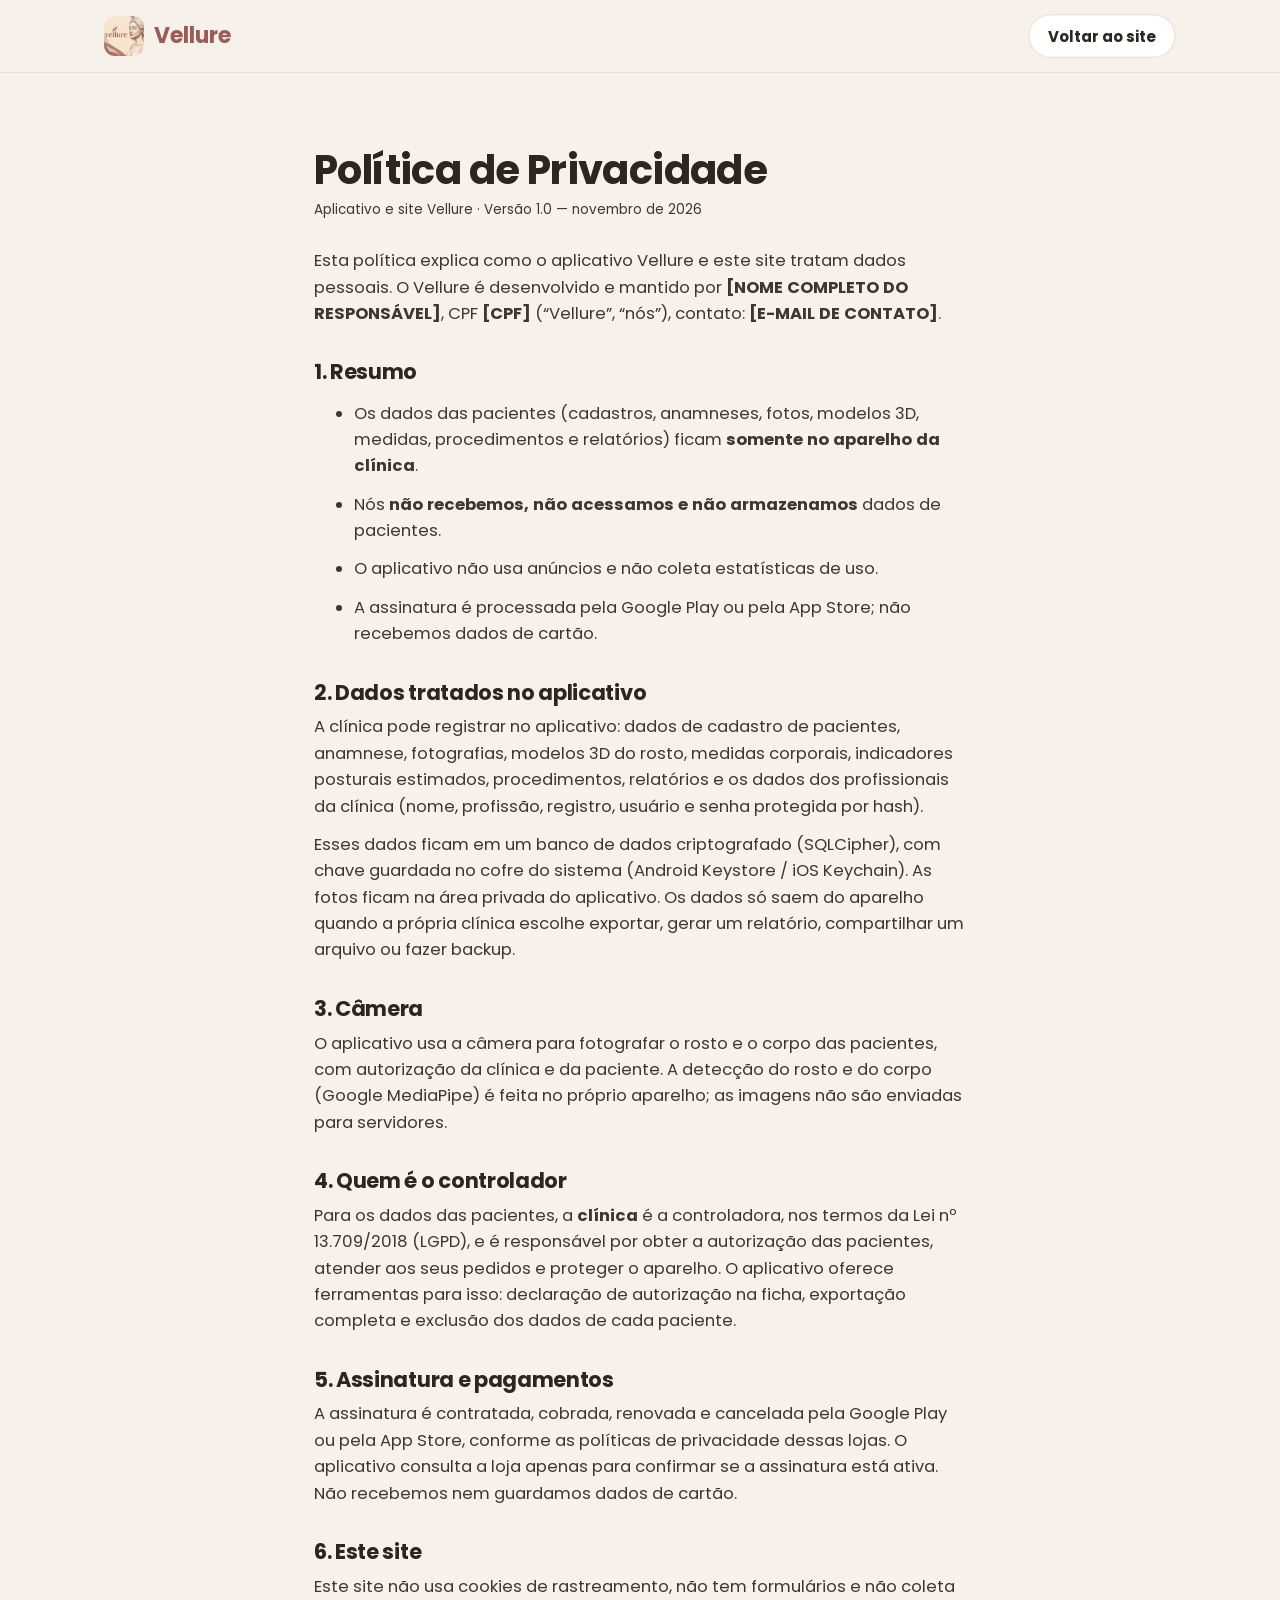
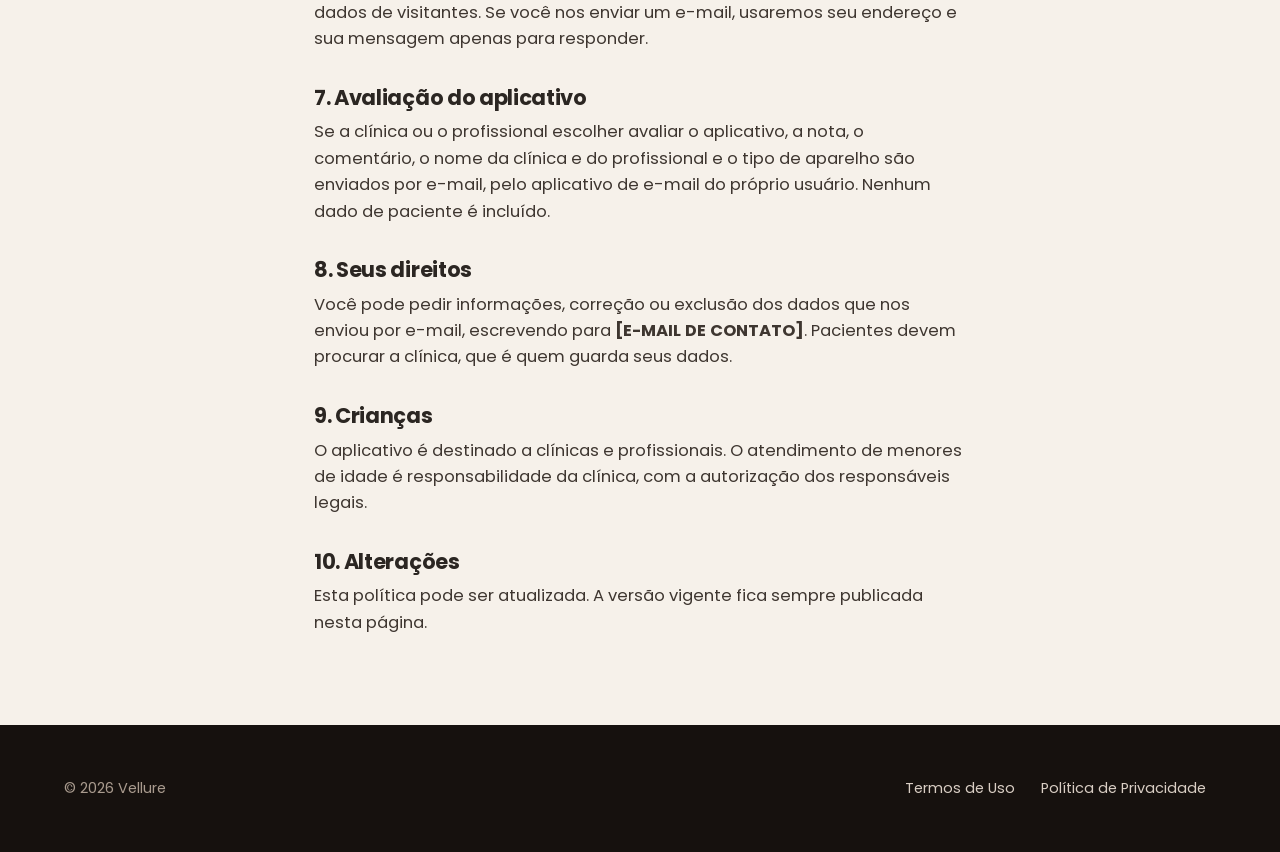
==== privacidade.html @ f58502bf "Site do Vellure Co-Authored-By: Claude Opus 5.5 <noreply@anthropic.com> Claude-Session: https://clau" ====
<!DOCTYPE html>
<html lang="pt-BR">
<head>
<meta charset="utf-8">
<meta name="viewport" content="width=device-width, initial-scale=1">
<title>Política de Privacidade — Vellure</title>
<link rel="icon" href="assets/favicon.png">
<link rel="stylesheet" href="style.css">
</head>
<body>
<header class="claro"><div class="topo"><a class="marca" href="index.html"><img src="assets/icone.png" alt="">Vellure</a><a class="btn claro" href="index.html" style="margin-left:auto">Voltar ao site</a></div></header>
<main class="doc">
<h1>Política de Privacidade</h1>
<p class="nota">Aplicativo e site Vellure · Versão 1.0 — novembro de 2026</p>
<p>Esta política explica como o aplicativo Vellure e este site tratam dados pessoais. O Vellure é desenvolvido e mantido por <strong>[NOME COMPLETO DO RESPONSÁVEL]</strong>, CPF <strong>[CPF]</strong> (“Vellure”, “nós”), contato: <strong>[E-MAIL DE CONTATO]</strong>.</p>

<h2>1. Resumo</h2>
<ul>
<li>Os dados das pacientes (cadastros, anamneses, fotos, modelos 3D, medidas, procedimentos e relatórios) ficam <strong>somente no aparelho da clínica</strong>.</li>
<li>Nós <strong>não recebemos, não acessamos e não armazenamos</strong> dados de pacientes.</li>
<li>O aplicativo não usa anúncios e não coleta estatísticas de uso.</li>
<li>A assinatura é processada pela Google Play ou pela App Store; não recebemos dados de cartão.</li>
</ul>

<h2>2. Dados tratados no aplicativo</h2>
<p>A clínica pode registrar no aplicativo: dados de cadastro de pacientes, anamnese, fotografias, modelos 3D do rosto, medidas corporais, indicadores posturais estimados, procedimentos, relatórios e os dados dos profissionais da clínica (nome, profissão, registro, usuário e senha protegida por hash).</p>
<p>Esses dados ficam em um banco de dados criptografado (SQLCipher), com chave guardada no cofre do sistema (Android Keystore / iOS Keychain). As fotos ficam na área privada do aplicativo. Os dados só saem do aparelho quando a própria clínica escolhe exportar, gerar um relatório, compartilhar um arquivo ou fazer backup.</p>

<h2>3. Câmera</h2>
<p>O aplicativo usa a câmera para fotografar o rosto e o corpo das pacientes, com autorização da clínica e da paciente. A detecção do rosto e do corpo (Google MediaPipe) é feita no próprio aparelho; as imagens não são enviadas para servidores.</p>

<h2>4. Quem é o controlador</h2>
<p>Para os dados das pacientes, a <strong>clínica</strong> é a controladora, nos termos da Lei nº 13.709/2018 (LGPD), e é responsável por obter a autorização das pacientes, atender aos seus pedidos e proteger o aparelho. O aplicativo oferece ferramentas para isso: declaração de autorização na ficha, exportação completa e exclusão dos dados de cada paciente.</p>

<h2>5. Assinatura e pagamentos</h2>
<p>A assinatura é contratada, cobrada, renovada e cancelada pela Google Play ou pela App Store, conforme as políticas de privacidade dessas lojas. O aplicativo consulta a loja apenas para confirmar se a assinatura está ativa. Não recebemos nem guardamos dados de cartão.</p>

<h2>6. Este site</h2>
<p>Este site não usa cookies de rastreamento, não tem formulários e não coleta dados de visitantes. Se você nos enviar um e-mail, usaremos seu endereço e sua mensagem apenas para responder.</p>

<h2>7. Avaliação do aplicativo</h2>
<p>Se a clínica ou o profissional escolher avaliar o aplicativo, a nota, o comentário, o nome da clínica e do profissional e o tipo de aparelho são enviados por e-mail, pelo aplicativo de e-mail do próprio usuário. Nenhum dado de paciente é incluído.</p>

<h2>8. Seus direitos</h2>
<p>Você pode pedir informações, correção ou exclusão dos dados que nos enviou por e-mail, escrevendo para <strong>[E-MAIL DE CONTATO]</strong>. Pacientes devem procurar a clínica, que é quem guarda seus dados.</p>

<h2>9. Crianças</h2>
<p>O aplicativo é destinado a clínicas e profissionais. O atendimento de menores de idade é responsabilidade da clínica, com a autorização dos responsáveis legais.</p>

<h2>10. Alterações</h2>
<p>Esta política pode ser atualizada. A versão vigente fica sempre publicada nesta página.</p>
</main>
<footer><div class="rodape"><span>© 2026 Vellure</span><nav aria-label="Rodapé"><a href="termos.html">Termos de Uso</a><a href="privacidade.html">Política de Privacidade</a></nav></div></footer>
</body>
</html>
---- style.css ----
/*
VOICE: premium e calmo, como uma clínica de alto padrão; frases curtas.
IDEA: a consulta de avaliação: o tablet na mão da profissional mostrando o 3D da paciente.
PICTURE: tablet com o 3D girando (vídeo em loop) + celular sobreposto; depois três celulares com resultados.
COLOUR and TYPE: noite quente #16110E com brilho rosé, creme Vellure #F8E6CE, rosé #9C5B55, dourado #C6A770, taupe #8A6E5B; Poppins (fonte do app).
LAYOUT: abertura escura em tela cheia, faixas alternando creme/branco/escuro, calculadora e planos centrados.
*/
@font-face{font-family:Poppins;src:url(fonts/Poppins-Light.ttf) format("truetype");font-weight:300;font-display:swap}
@font-face{font-family:Poppins;src:url(fonts/Poppins-Regular.ttf) format("truetype");font-weight:400;font-display:swap}
@font-face{font-family:Poppins;src:url(fonts/Poppins-Medium.ttf) format("truetype");font-weight:500;font-display:swap}
@font-face{font-family:Poppins;src:url(fonts/Poppins-Bold.ttf) format("truetype");font-weight:700;font-display:swap}

:root{
  color-scheme:light;
  --noite:#16110E;--noite2:#211814;--creme:#F8E6CE;--creme2:#F6F1EA;--papel:#FCFBF9;
  --taupe:#8A6E5B;--rose:#9C5B55;--rose-esc:#7E4440;--ouro:#C6A770;--ouro-cl:#E6CFA2;
  --ink:#2B2622;--suave:#6E655D;--linha:#ECE4DA;--raio:24px;
}
*{box-sizing:border-box;min-width:0}
html{scroll-behavior:smooth;scroll-padding-top:80px}
body{margin:0;background:var(--creme2);color:var(--ink);font:400 16.5px/1.6 Poppins,system-ui,-apple-system,"Segoe UI",sans-serif;overflow-x:clip}
img,video{max-width:100%;display:block}
a{color:inherit}
h1,h2,h3{margin:0;font-weight:700;letter-spacing:-.015em;text-wrap:balance}
h1{font-size:clamp(40px,6vw,74px);line-height:1.02}
h2{font-size:clamp(30px,3.8vw,46px);line-height:1.08}
h3{font-size:19px;line-height:1.3;font-weight:600}
p{margin:0}
.band{padding:clamp(64px,8vw,120px) max(5vw,18px)}
.wrap{max-width:1200px;margin:0 auto}
.centro{text-align:center}
.centro .lead{margin-inline:auto}
.lead{font-size:clamp(17px,1.5vw,19px);color:var(--suave);max-width:58ch;margin-top:16px}
.nota{font-size:13.5px;color:var(--suave)}
.eyebrow{display:inline-flex;align-items:center;gap:8px;font-size:14px;font-weight:500;color:var(--rose);margin-bottom:14px}
.eyebrow::before{content:"";width:22px;height:2px;background:currentColor;border-radius:2px}

/* botões */
.btn{display:inline-flex;align-items:center;justify-content:center;gap:10px;min-height:52px;padding:14px 28px;border-radius:999px;font:600 16px/1 Poppins,sans-serif;text-decoration:none;border:0;cursor:pointer;transition:transform .2s,background .2s,box-shadow .2s}
.btn:hover{transform:translateY(-2px)}
.btn:focus-visible,a:focus-visible,summary:focus-visible,input:focus-visible{outline:3px solid var(--ouro);outline-offset:3px}
.btn.cheio{background:var(--rose);color:#fff;box-shadow:0 12px 30px -12px rgba(156,91,85,.8)}
.btn.cheio:hover{background:var(--rose-esc)}
.btn.vidro{background:rgba(255,255,255,.08);color:#fff;box-shadow:inset 0 0 0 1.5px rgba(255,255,255,.25)}
.btn.claro{background:#fff;color:var(--ink);box-shadow:inset 0 0 0 1.5px var(--linha)}
.seta{transition:transform .2s}.btn:hover .seta{transform:translateX(4px)}

/* topo */
header{position:fixed;inset:0 0 auto;z-index:30;transition:background .3s,box-shadow .3s}
header.solido{background:rgba(22,17,14,.88);backdrop-filter:blur(12px);box-shadow:0 1px 0 rgba(255,255,255,.06)}
header.claro{position:sticky;background:rgba(246,241,234,.92);backdrop-filter:blur(12px);border-bottom:1px solid var(--linha)}
.topo{max-width:1200px;margin:0 auto;display:flex;align-items:center;gap:18px;padding:14px max(5vw,18px)}
.marca{display:flex;align-items:center;gap:10px;text-decoration:none;font-weight:700;font-size:22px;color:#fff}
header.claro .marca{color:var(--rose)}
.marca img{width:40px;height:40px;border-radius:11px}
nav.menu{display:flex;gap:2px;margin-left:auto}
nav.menu a{text-decoration:none;color:rgba(255,255,255,.78);font-weight:500;font-size:15px;padding:10px 13px;border-radius:12px}
nav.menu a:hover{color:#fff;background:rgba(255,255,255,.08)}
.topo .btn{min-height:44px;padding:10px 20px;font-size:15px}

/* abertura */
.hero{position:relative;background:radial-gradient(900px 520px at 78% 38%,rgba(156,91,85,.38),transparent 70%),radial-gradient(600px 400px at 10% 90%,rgba(198,167,112,.16),transparent 70%),linear-gradient(160deg,var(--noite2),var(--noite) 60%);color:#F4ECE3;overflow:hidden;padding:clamp(120px,14vw,150px) max(5vw,18px) clamp(70px,8vw,110px)}
.hero-in{max-width:1200px;margin:0 auto;display:grid;grid-template-columns:minmax(0,.95fr) minmax(0,1.15fr);gap:clamp(32px,5vw,70px);align-items:center;position:relative;z-index:1}
.hero h1 em{font-style:normal;color:var(--ouro-cl)}
.hero .lead{color:#CDBFB2}
.hero .eyebrow{color:var(--ouro-cl)}
.hero-acoes{display:flex;gap:12px;flex-wrap:wrap;margin-top:32px}
.confianca{display:flex;flex-wrap:wrap;gap:8px 20px;margin-top:30px;font-size:14px;color:#B9AA9C}
.confianca span{display:inline-flex;align-items:center;gap:8px}
.confianca span::before{content:"";width:7px;height:7px;border-radius:50%;background:var(--ouro)}

.palco{position:relative;padding-bottom:40px}
.tablet{position:relative;border-radius:30px;padding:14px;background:linear-gradient(145deg,#3a322d,#1b1714);box-shadow:0 60px 120px -40px rgba(0,0,0,.9),0 0 0 1px rgba(255,255,255,.07) inset;transform:perspective(1600px) rotateY(-9deg) rotateX(3deg);transition:transform .6s}
.palco:hover .tablet{transform:perspective(1600px) rotateY(-4deg) rotateX(1deg)}
.tela-t{position:relative;border-radius:18px;overflow:hidden;aspect-ratio:4/3;background:#121316}
.tela-t video,.tela-t img{width:100%;height:100%;object-fit:cover}
.abas{position:absolute;top:14px;left:50%;transform:translateX(-50%);display:flex;background:rgba(250,246,241,.94);border-radius:999px;padding:4px;font-size:12.5px;font-weight:500;color:var(--ink);white-space:nowrap}
.abas span{padding:5px 13px;border-radius:999px;transition:background .4s}
.abas .on{background:#F0CDAF}
.chip-tela{position:absolute;right:16px;bottom:14px;background:rgba(0,0,0,.5);color:#fff;font-size:12px;padding:4px 10px;border-radius:999px}
.celular{position:absolute;left:-6%;bottom:-6px;width:min(30%,170px);border-radius:26px;padding:7px;background:linear-gradient(145deg,#3a322d,#16120f);box-shadow:0 30px 60px -20px rgba(0,0,0,.9)}
.celular img{border-radius:20px;aspect-ratio:9/16;object-fit:cover;width:100%}

/* faixa */
.faixa{background:var(--noite);color:#EADFD3;padding:30px max(5vw,18px);border-top:1px solid rgba(255,255,255,.06)}
.faixa .wrap{display:grid;grid-template-columns:repeat(4,minmax(0,1fr));gap:20px}
.faixa b{display:block;font-size:clamp(24px,2.6vw,32px);color:var(--ouro-cl);line-height:1.15}
.faixa span{font-size:14.5px;color:#B9AA9C}

/* três celulares */
.trio{display:grid;grid-template-columns:repeat(3,minmax(0,1fr));gap:clamp(18px,3vw,40px);margin-top:64px;align-items:end}
.trio figure{margin:0;text-align:center}
.trio .cel{border-radius:34px;padding:9px;background:linear-gradient(145deg,#3a322d,#16120f);box-shadow:0 40px 70px -35px rgba(40,20,10,.7);max-width:290px;margin:0 auto;position:relative}
.trio .cel img{border-radius:26px;aspect-ratio:9/16;object-fit:cover;width:100%}
.trio figure:nth-child(2) .cel{transform:translateY(-28px)}
.trio .rot{position:absolute;top:22px;left:50%;transform:translateX(-50%);background:rgba(250,246,241,.94);font-size:12px;font-weight:600;padding:4px 12px;border-radius:999px;white-space:nowrap}
.trio figcaption{margin-top:22px}
.trio figcaption p{color:var(--suave);font-size:15px;margin-top:4px}

/* antes e depois */
.creme{background:var(--creme)}
.ad{display:grid;grid-template-columns:minmax(0,1fr) minmax(0,1fr);gap:clamp(30px,6vw,90px);align-items:center}
.comp{position:relative;border-radius:30px;overflow:hidden;aspect-ratio:9/10;background:#121316;box-shadow:0 40px 80px -40px rgba(60,30,20,.6);user-select:none;touch-action:pan-y}
.comp img{position:absolute;inset:0;width:100%;height:100%;object-fit:cover}
.comp .depois{clip-path:inset(0 0 0 var(--x,50%))}
.comp .barra{position:absolute;top:0;bottom:0;left:var(--x,50%);width:3px;margin-left:-1.5px;background:#fff;pointer-events:none}
.comp .barra::after{content:"";position:absolute;top:50%;left:50%;width:50px;height:50px;margin:-25px 0 0 -25px;border-radius:50%;background:#fff url("data:image/svg+xml,%3Csvg xmlns='http://www.w3.org/2000/svg' viewBox='0 0 24 24'%3E%3Cpath d='M9 6l-6 6 6 6M15 6l6 6-6 6' fill='none' stroke='%232B2622' stroke-width='2' stroke-linecap='round' stroke-linejoin='round'/%3E%3C/svg%3E") center/22px no-repeat;box-shadow:0 6px 18px rgba(0,0,0,.35)}
.comp .rotulo{position:absolute;top:18px;background:#fff;color:var(--ink);font-weight:700;font-size:13px;padding:6px 13px;border-radius:999px;pointer-events:none}
.comp input{position:absolute;inset:0;width:100%;height:100%;opacity:0;cursor:ew-resize;margin:0}
.chips{display:flex;flex-wrap:wrap;gap:8px;margin-top:26px}
.chips span{font-weight:500;font-size:14.5px;background:#fff;border:1.5px solid var(--linha);border-radius:999px;padding:8px 16px}
.chips span.on{background:var(--rose);border-color:var(--rose);color:#fff}

/* como funciona */
.escuro{background:var(--noite);color:#F1E8DE}
.escuro .lead{color:#C8BAAD}
.escuro .eyebrow{color:var(--ouro-cl)}
.demo{display:grid;grid-template-columns:minmax(0,.8fr) minmax(0,1fr);gap:clamp(36px,6vw,100px);align-items:center}
.cel-video{justify-self:center;width:min(100%,340px);border-radius:40px;padding:11px;background:linear-gradient(145deg,#3a322d,#100d0b);box-shadow:0 50px 90px -40px #000,0 0 0 1px rgba(255,255,255,.06) inset}
.cel-video video{width:100%;aspect-ratio:9/16;object-fit:cover;border-radius:30px;background:#000}
.passos{list-style:none;margin:34px 0 0;padding:0;display:grid;gap:22px;counter-reset:p}
.passos li{display:grid;grid-template-columns:48px minmax(0,1fr);gap:18px;align-items:start}
.passos li::before{counter-increment:p;content:counter(p);width:48px;height:48px;border-radius:50%;display:grid;place-items:center;border:1.5px solid rgba(230,207,162,.5);color:var(--ouro-cl);font-weight:700}
.passos h3{color:#fff;margin-bottom:3px}
.passos p{color:#C8BAAD;font-size:15.5px}

/* recursos */
.recursos{display:grid;grid-template-columns:repeat(3,minmax(0,1fr));gap:18px;margin-top:52px}
.recurso{background:#fff;border:1px solid var(--linha);border-radius:var(--raio);padding:28px;display:grid;gap:10px;align-content:start;transition:transform .25s,box-shadow .25s}
.recurso:hover{transform:translateY(-4px);box-shadow:0 24px 50px -30px rgba(80,40,20,.35)}
.recurso svg{width:46px;height:46px}
.recurso p{color:var(--suave);font-size:15.5px}

/* calculadora */
.calc{display:grid;grid-template-columns:minmax(0,1fr) minmax(0,.9fr);margin-top:48px;background:#fff;border-radius:30px;overflow:hidden;box-shadow:0 40px 80px -50px rgba(60,30,20,.5);border:1px solid var(--linha);text-align:left}
.calc-in{padding:clamp(26px,4vw,44px);display:grid;gap:24px}
.campo label{display:flex;justify-content:space-between;gap:12px;font-weight:500;margin-bottom:6px}
.campo output{color:var(--rose);font-weight:700;white-space:nowrap}
input[type=range]{width:100%;accent-color:var(--rose);height:32px;margin:0}
.calc-out{background:linear-gradient(160deg,var(--noite2),var(--noite));color:#F1E8DE;padding:clamp(26px,4vw,44px);display:grid;gap:16px;align-content:center}
.calc-out .grande{font-size:clamp(38px,4.6vw,56px);font-weight:700;color:var(--ouro-cl);line-height:1;white-space:nowrap}
.calc-out p{color:#C8BAAD;font-size:15px}
.calc-out .linha{display:flex;justify-content:space-between;gap:12px;border-top:1px solid rgba(255,255,255,.1);padding-top:14px;font-size:15px}
.calc-out .linha b{color:#fff;white-space:nowrap}

/* planos */
.planos{display:grid;grid-template-columns:repeat(3,minmax(0,1fr));gap:20px;margin-top:56px;align-items:stretch;text-align:left}
.plano{background:#fff;border:1px solid var(--linha);border-radius:var(--raio);padding:34px 28px;display:grid;gap:10px;align-content:start;position:relative}
.plano.dest{background:linear-gradient(165deg,var(--noite2),var(--noite));color:#F1E8DE;border:0;box-shadow:0 40px 80px -40px rgba(40,20,10,.8);transform:scale(1.03)}
.plano.dest .nota,.plano.dest li{color:#C8BAAD}
.plano .badge{position:absolute;top:-14px;left:28px;background:var(--ouro);color:var(--noite);font-size:13px;font-weight:700;padding:6px 13px;border-radius:999px}
.preco{font-size:clamp(34px,3.4vw,44px);font-weight:700;white-space:nowrap;line-height:1.1}
.preco small{font-size:15px;font-weight:500;opacity:.7}
.plano ul{margin:10px 0 18px;padding:0;list-style:none;display:grid;gap:9px;color:var(--suave);font-size:15px}
.plano li::before{content:"";display:inline-block;width:8px;height:8px;border-radius:50%;background:var(--ouro);margin-right:10px;vertical-align:middle}
.plano .btn{width:100%}
.teste{margin-top:34px;font-weight:500;color:var(--taupe)}

/* perguntas */
.faq{max-width:840px;margin:44px auto 0;display:grid;gap:12px;text-align:left}
details{background:#fff;border:1px solid var(--linha);border-radius:18px;padding:0 24px}
summary{cursor:pointer;list-style:none;font-weight:600;padding:20px 0;display:flex;justify-content:space-between;gap:16px}
summary::-webkit-details-marker{display:none}
summary::after{content:"+";font-size:24px;line-height:1;color:var(--rose);transition:transform .2s}
details[open] summary::after{transform:rotate(45deg)}
details p{padding:0 0 22px;color:var(--suave)}

/* final */
.final{background:radial-gradient(700px 400px at 50% 0,rgba(230,207,162,.25),transparent 70%),var(--rose);color:#fff;text-align:center}
.final p{color:#F6E2DC;margin:16px auto 32px;max-width:52ch}
.final .contato{display:block;margin-top:18px;color:#fff;font-weight:500}

footer{background:var(--noite);color:#A99B8E;padding:44px max(5vw,18px);font-size:14.5px}
.rodape{max-width:1200px;margin:0 auto;display:flex;gap:24px;justify-content:space-between;flex-wrap:wrap;align-items:center}
.rodape nav{display:flex;gap:6px;flex-wrap:wrap}
.rodape nav a{color:#D9CEC4;text-decoration:none;padding:8px 10px;border-radius:10px}
.rodape nav a:hover{background:#2a2420;color:#fff}

/* páginas de texto */
.doc{max-width:780px;margin:0 auto;padding:clamp(40px,6vw,80px) max(5vw,18px)}
.doc h1{font-size:clamp(30px,4vw,40px);margin-bottom:8px}
.doc h2{font-size:21px;margin:34px 0 10px}
.doc p,.doc li{color:#3E3630;margin-bottom:12px}
.doc .nota{margin-bottom:28px}

/* entrada suave */
.js .surge{opacity:0;transform:translateY(26px);transition:opacity .8s,transform .8s}
.js .surge.vis{opacity:1;transform:none}

@media (max-width:960px){
  .hero-in,.demo,.ad,.calc{grid-template-columns:minmax(0,1fr)}
  .tablet{transform:none}.palco:hover .tablet{transform:none}
  .faixa .wrap{grid-template-columns:repeat(2,minmax(0,1fr))}
  .recursos{grid-template-columns:repeat(2,minmax(0,1fr))}
  .planos{grid-template-columns:minmax(0,1fr);max-width:480px;margin-inline:auto}
  .plano.dest{order:-1;transform:none}
  nav.menu{display:none}
  .topo .btn{margin-left:auto}
}
@media (max-width:640px){
  .trio{grid-template-columns:minmax(0,1fr);max-width:290px;margin-inline:auto;gap:40px}
  .trio figure:nth-child(2) .cel{transform:none}
  .recursos{grid-template-columns:minmax(0,1fr)}
  .celular{width:30%;left:-2%}
  .abas{font-size:11px}.abas span{padding:4px 8px}
  .faixa b{font-size:21px}
}
@media (prefers-reduced-motion:reduce){html{scroll-behavior:auto}*{transition:none!important}.js .surge{opacity:1;transform:none}}
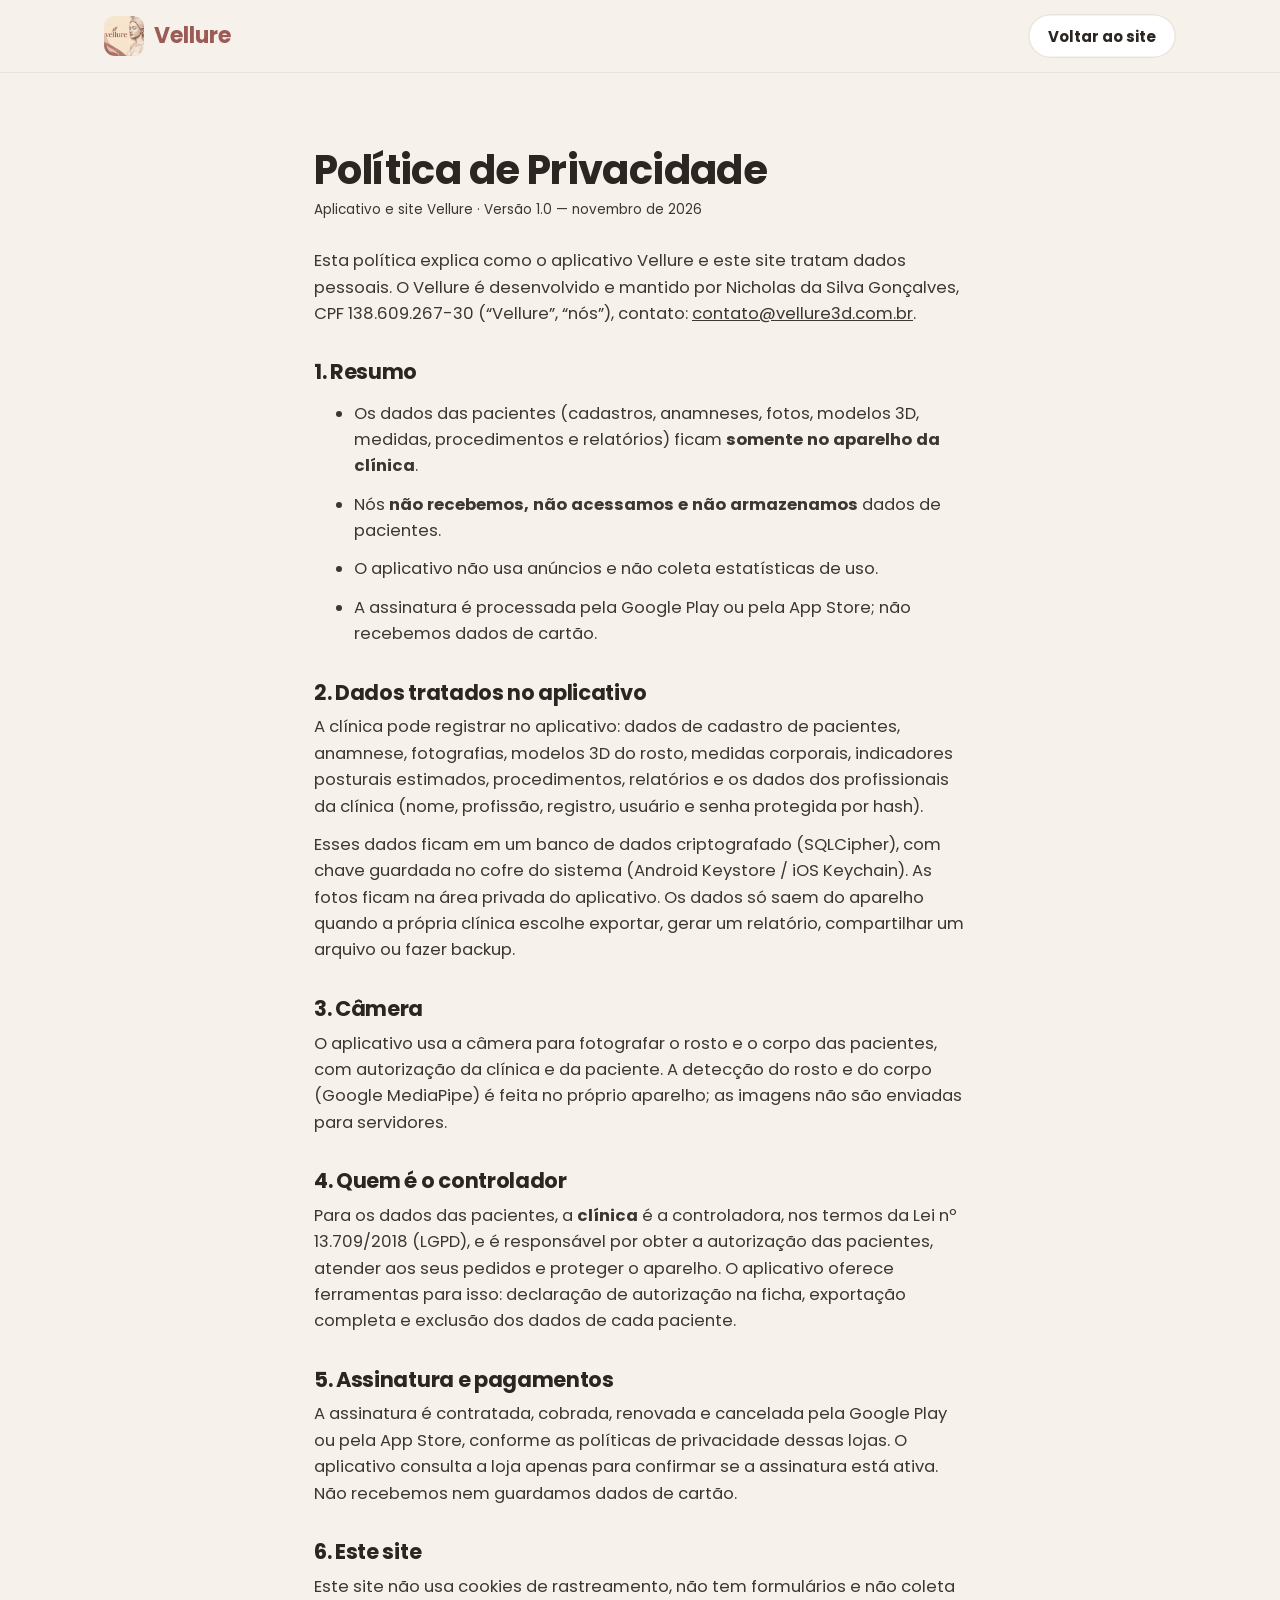
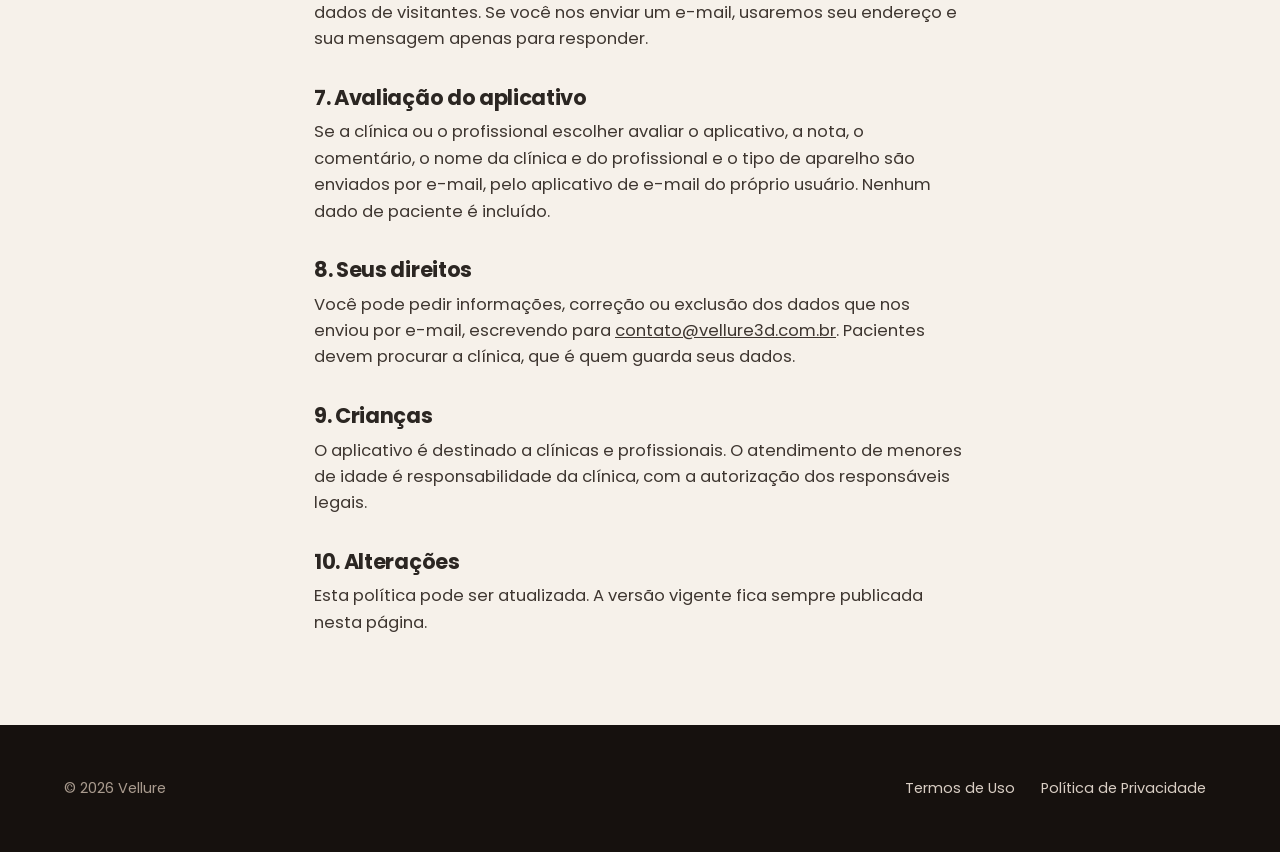
==== commit 4e82e258: "Dados do responsável e e-mail de contato Co-Authored-By: Claude Opus 5.5 <noreply@anthropic.com> Cla" ====
--- a/privacidade.html
+++ b/privacidade.html
@@ -12,7 +12,7 @@
 <main class="doc">
 <h1>Política de Privacidade</h1>
 <p class="nota">Aplicativo e site Vellure · Versão 1.0 — novembro de 2026</p>
-<p>Esta política explica como o aplicativo Vellure e este site tratam dados pessoais. O Vellure é desenvolvido e mantido por <strong>[NOME COMPLETO DO RESPONSÁVEL]</strong>, CPF <strong>[CPF]</strong> (“Vellure”, “nós”), contato: <strong>[E-MAIL DE CONTATO]</strong>.</p>
+<p>Esta política explica como o aplicativo Vellure e este site tratam dados pessoais. O Vellure é desenvolvido e mantido por Nicholas da Silva Gonçalves, CPF 138.609.267-30 (“Vellure”, “nós”), contato: <a href="mailto:contato@vellure3d.com.br">contato@vellure3d.com.br</a>.</p>
 
 <h2>1. Resumo</h2>
 <ul>
@@ -42,7 +42,7 @@
 <p>Se a clínica ou o profissional escolher avaliar o aplicativo, a nota, o comentário, o nome da clínica e do profissional e o tipo de aparelho são enviados por e-mail, pelo aplicativo de e-mail do próprio usuário. Nenhum dado de paciente é incluído.</p>
 
 <h2>8. Seus direitos</h2>
-<p>Você pode pedir informações, correção ou exclusão dos dados que nos enviou por e-mail, escrevendo para <strong>[E-MAIL DE CONTATO]</strong>. Pacientes devem procurar a clínica, que é quem guarda seus dados.</p>
+<p>Você pode pedir informações, correção ou exclusão dos dados que nos enviou por e-mail, escrevendo para <a href="mailto:contato@vellure3d.com.br">contato@vellure3d.com.br</a>. Pacientes devem procurar a clínica, que é quem guarda seus dados.</p>
 
 <h2>9. Crianças</h2>
 <p>O aplicativo é destinado a clínicas e profissionais. O atendimento de menores de idade é responsabilidade da clínica, com a autorização dos responsáveis legais.</p>
